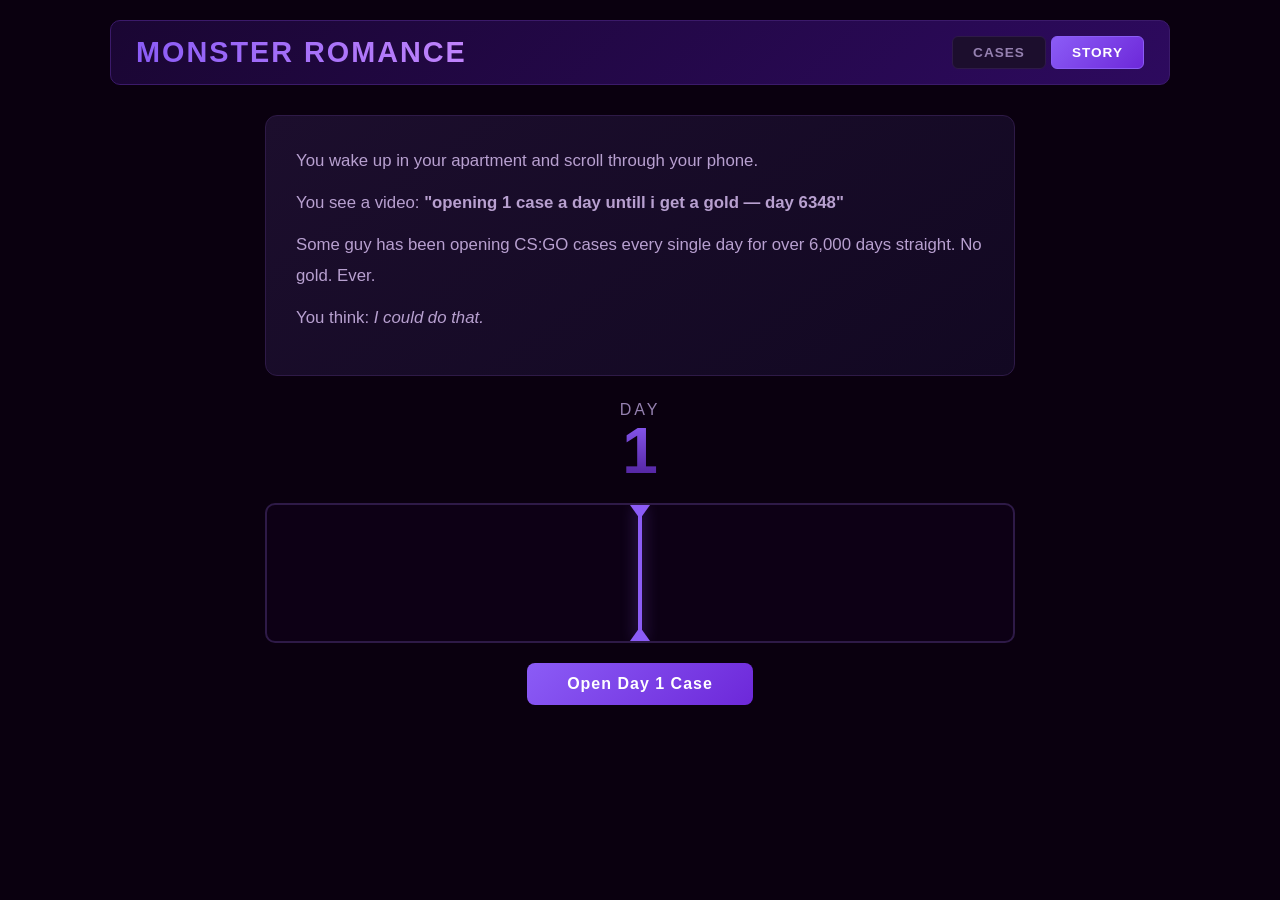
==== story.html @ d612fe48 "day 1" ====
<!DOCTYPE html>
<html lang="en">
<head>
  <meta charset="UTF-8">
  <meta name="viewport" content="width=device-width, initial-scale=1.0">
  <title>Monster Romance — Interactive Story</title>
  <link rel="stylesheet" href="style.css">
</head>
<body>
  <div class="maren-eyes" id="marenEyes"></div>

  <div id="app">
    <header>
      <h1>MONSTER ROMANCE</h1>
      <nav class="header-nav">
        <a href="index.html" class="nav-link">CASES</a>
        <a href="story.html" class="nav-link active">STORY</a>
      </nav>
    </header>

    <div class="story-container" id="storyContainer">
      <!-- Scenes render here dynamically -->
    </div>
  </div>

  <script src="story.js"></script>
</body>
</html>
---- style.css ----
* {
  margin: 0;
  padding: 0;
  box-sizing: border-box;
}

body {
  background: #0a000f;
  color: #e8daf0;
  font-family: 'Segoe UI', Tahoma, Geneva, Verdana, sans-serif;
  min-height: 100vh;
  min-height: 100dvh;
  overflow-x: hidden;
}

#app {
  max-width: 1100px;
  margin: 0 auto;
  padding: 20px;
  padding-bottom: 80px;
}

/* Header */
header {
  display: flex;
  justify-content: space-between;
  align-items: center;
  padding: 15px 25px;
  background: linear-gradient(135deg, #1a0633, #2d0a5e);
  border-radius: 10px;
  margin-bottom: 30px;
  border: 1px solid #3b1a6a;
  flex-wrap: wrap;
  gap: 10px;
}

header h1 {
  font-size: 1.8rem;
  background: linear-gradient(90deg, #8b5cf6, #c084fc);
  -webkit-background-clip: text;
  -webkit-text-fill-color: transparent;
  background-clip: text;
  letter-spacing: 2px;
}

.header-nav {
  display: flex;
  gap: 5px;
}

.nav-link {
  padding: 8px 20px;
  border-radius: 6px;
  text-decoration: none;
  font-weight: bold;
  font-size: 0.85rem;
  letter-spacing: 1px;
  color: #9580b0;
  background: #1c0e2d;
  border: 1px solid #2e1a47;
  transition: all 0.2s;
}

.nav-link:hover {
  color: #e8daf0;
  border-color: #8b5cf6;
}

.nav-link.active {
  background: linear-gradient(135deg, #8b5cf6, #6d28d9);
  color: #fff;
  border-color: #8b5cf6;
}

.balance-group {
  text-align: right;
  position: relative;
}

.balance {
  font-size: 1.3rem;
  color: #4ade80;
  font-weight: bold;
  cursor: pointer;
}

.balance-popup {
  position: absolute;
  right: 0;
  top: 100%;
  margin-top: 6px;
  display: flex;
  gap: 6px;
  background: #1c0e2d;
  border: 1px solid #2e1a47;
  border-radius: 8px;
  padding: 8px;
  z-index: 100;
  box-shadow: 0 8px 24px rgba(0,0,0,0.5);
}

.bal-add-btn {
  background: #065f46;
  color: #4ade80;
  border: 1px solid #4ade80;
  border-radius: 6px;
  padding: 6px 14px;
  font-weight: 700;
  font-size: 0.85rem;
  cursor: pointer;
  transition: background 0.15s;
}

.bal-add-btn:hover {
  background: #047857;
}

.inv-value-header {
  font-size: 0.9rem;
  color: #c084fc;
  margin-top: 2px;
}

/* Case Select */
.case-select {
  margin-bottom: 30px;
}

.case-select h2 {
  text-align: center;
  margin-bottom: 20px;
  color: #b8a0d0;
  font-size: 1.1rem;
  letter-spacing: 3px;
}

.case-search {
  display: block;
  width: 100%;
  max-width: 400px;
  margin: 0 auto 20px;
  padding: 10px 16px;
  background: #1c0e2d;
  border: 2px solid #2e1a47;
  border-radius: 8px;
  color: #e8daf0;
  font-size: 1rem;
  outline: none;
  transition: border-color 0.3s;
}
.case-search:focus {
  border-color: #8b5cf6;
}
.case-search::placeholder {
  color: #6b5580;
}

.cases {
  display: grid;
  grid-template-columns: repeat(auto-fill, minmax(min(200px, 100%), 1fr));
  gap: 15px;
}

.case-card {
  background: linear-gradient(145deg, #1c0e2d, #0d0015);
  border: 2px solid #2e1a47;
  border-radius: 12px;
  padding: 20px;
  text-align: center;
  cursor: pointer;
  transition: all 0.3s ease;
  position: relative;
  overflow: hidden;
}

.case-card:hover {
  border-color: #8b5cf6;
  transform: translateY(-3px);
  box-shadow: 0 8px 25px rgba(139, 92, 246, 0.25);
}

.case-card .case-icon {
  width: 160px;
  height: 120px;
  object-fit: contain;
  margin-bottom: 10px;
}

.case-card .case-name {
  font-weight: bold;
  font-size: 1rem;
  margin-bottom: 5px;
}

.case-card .case-price {
  color: #c084fc;
  font-weight: bold;
  font-size: 1.1rem;
}

/* Roulette */
.opener-section {
  margin-bottom: 30px;
}

.selected-case-info {
  text-align: center;
  margin-bottom: 20px;
}

.selected-case-info h2 {
  color: #c084fc;
  margin-bottom: 5px;
}

.selected-case-info p {
  color: #9580b0;
}

.roulette-container {
  position: relative;
  width: 100%;
  height: 140px;
  overflow: hidden;
  border-radius: 10px;
  background: #0d0015;
  border: 2px solid #2e1a47;
  margin-bottom: 20px;
}

.roulette-marker {
  position: absolute;
  top: 0;
  left: 50%;
  transform: translateX(-50%);
  width: 4px;
  height: 100%;
  background: #8b5cf6;
  z-index: 10;
  box-shadow: 0 0 15px rgba(139, 92, 246, 0.6);
}

.roulette-marker::before,
.roulette-marker::after {
  content: '';
  position: absolute;
  left: 50%;
  transform: translateX(-50%);
  width: 0;
  height: 0;
  border-left: 10px solid transparent;
  border-right: 10px solid transparent;
}

.roulette-marker::before {
  top: 0;
  border-top: 14px solid #8b5cf6;
}

.roulette-marker::after {
  bottom: 0;
  border-bottom: 14px solid #8b5cf6;
}

.roulette-strip {
  display: flex;
  position: absolute;
  top: 0;
  left: 0;
  height: 100%;
  transition: none;
}

.roulette-strip.spinning {
  transition: transform cubic-bezier(0.15, 0.8, 0.3, 1);
}

.roulette-item {
  flex-shrink: 0;
  width: 140px;
  height: 100%;
  display: flex;
  flex-direction: column;
  align-items: center;
  justify-content: center;
  border-right: 1px solid #1c0e2d;
  padding: 8px;
  text-align: center;
  position: relative;
}

.roulette-item .item-icon {
  width: 120px;
  height: 70px;
  object-fit: contain;
  margin-bottom: 5px;
}

.roulette-item .item-name {
  font-size: 0.7rem;
  font-weight: bold;
  line-height: 1.2;
  max-width: 120px;
  overflow: hidden;
  text-overflow: ellipsis;
  white-space: nowrap;
}

.roulette-item .item-wear {
  font-size: 0.65rem;
  font-weight: bold;
  margin-top: 1px;
}

.roulette-item .item-price {
  font-size: 0.7rem;
  color: #9580b0;
  margin-top: 2px;
}

/* Rarity colors */
.rarity-consumer { border-top: 3px solid #b0c3d9; }
.rarity-consumer .item-name { color: #b0c3d9; }

.rarity-industrial { border-top: 3px solid #5e98d9; }
.rarity-industrial .item-name { color: #5e98d9; }

.rarity-milspec { border-top: 3px solid #4b69ff; }
.rarity-milspec .item-name { color: #4b69ff; }

.rarity-restricted { border-top: 3px solid #8847ff; }
.rarity-restricted .item-name { color: #8847ff; }

.rarity-classified { border-top: 3px solid #d32ce6; }
.rarity-classified .item-name { color: #d32ce6; }

.rarity-covert { border-top: 3px solid #eb4b4b; }
.rarity-covert .item-name { color: #eb4b4b; }

.rarity-gold { border-top: 3px solid #ffd700; }
.rarity-gold .item-name { color: #ffd700; }

/* Buttons */
.controls {
  display: flex;
  justify-content: center;
  gap: 15px;
  margin-bottom: 20px;
}

.btn {
  padding: 12px 35px;
  border: none;
  border-radius: 8px;
  font-size: 1rem;
  font-weight: bold;
  cursor: pointer;
  letter-spacing: 1px;
  transition: all 0.2s;
}

.btn-open {
  background: linear-gradient(135deg, #8b5cf6, #6d28d9);
  color: #fff;
}

.btn-open:hover {
  transform: scale(1.05);
  box-shadow: 0 5px 20px rgba(139, 92, 246, 0.4);
}

.btn-open:disabled {
  opacity: 0.5;
  cursor: not-allowed;
  transform: none;
  box-shadow: none;
}

.btn-back {
  background: #2e1a47;
  color: #e8daf0;
}

.btn-back:hover {
  background: #3b2460;
}

/* Won Item */
.won-item {
  text-align: center;
  animation: fadeIn 0.5s ease;
}

.won-item h3 {
  font-size: 1.2rem;
  color: #9580b0;
  margin-bottom: 10px;
  letter-spacing: 2px;
}

.won-item-card {
  display: inline-block;
  padding: 20px 40px;
  border-radius: 12px;
  background: #1c0e2d;
  border: 2px solid #2e1a47;
}

.won-item-card .item-icon {
  width: 256px;
  height: 160px;
  object-fit: contain;
  margin-bottom: 8px;
}

.won-item-card .item-name {
  font-weight: bold;
  font-size: 1.1rem;
  margin-bottom: 4px;
}

.won-item-card .won-wear {
  font-size: 0.9rem;
  font-weight: bold;
  margin-bottom: 6px;
}

.won-item-card .won-details {
  display: flex;
  justify-content: center;
  gap: 20px;
  font-size: 0.8rem;
  color: #9580b0;
  margin: 6px 0;
  font-family: 'Courier New', monospace;
}

.won-item-card .item-price {
  font-size: 1rem;
}

/* Inventory */
.inventory-section {
  margin-top: 10px;
}

.inventory-section h2 {
  display: flex;
  justify-content: space-between;
  align-items: center;
  margin-bottom: 15px;
  color: #b8a0d0;
  font-size: 1.1rem;
  letter-spacing: 2px;
}

.inv-value {
  font-size: 0.9rem;
  color: #4ade80;
}

.inv-controls {
  display: flex;
  align-items: center;
  gap: 12px;
  margin-bottom: 16px;
  flex-wrap: wrap;
}

.btn-sell-all {
  background: linear-gradient(135deg, #ef4444, #dc2626);
  color: white;
  border: none;
  padding: 8px 18px;
  border-radius: 6px;
  font-weight: bold;
  font-size: 0.8rem;
  cursor: pointer;
  letter-spacing: 1px;
  transition: opacity 0.2s;
  margin-left: auto;
}
.btn-sell-all:hover {
  opacity: 0.85;
}

.inv-case {
  margin-top: 2px;
}

.inv-sort-controls {
  display: flex;
  align-items: center;
  gap: 8px;
  margin-bottom: 12px;
}

.inv-sort-controls label {
  color: #9580b0;
  font-size: 0.85rem;
  letter-spacing: 1px;
  text-transform: uppercase;
}

.inv-sort-controls select {
  background: #1c0e2d;
  color: #e8daf0;
  border: 1px solid #2e1a47;
  border-radius: 6px;
  padding: 6px 10px;
  font-size: 0.85rem;
  cursor: pointer;
  outline: none;
}

.inv-sort-controls select:hover {
  border-color: #8b5cf6;
}

.inventory {
  display: grid;
  grid-template-columns: repeat(auto-fill, minmax(min(150px, 100%), 1fr));
  gap: 10px;
  min-height: 60px;
}

.inventory .inv-item {
  background: #1c0e2d;
  border-radius: 8px;
  padding: 12px;
  text-align: center;
  border: 1px solid #2e1a47;
  transition: all 0.2s;
  cursor: pointer;
  position: relative;
}

.inventory .inv-item:hover {
  border-color: #4ade80;
}

.inventory .inv-item .item-icon {
  width: 100%;
  height: 70px;
  object-fit: contain;
  margin-bottom: 5px;
}

.inventory .inv-item .item-name {
  font-size: 0.75rem;
  font-weight: bold;
  line-height: 1.2;
}

.inventory .inv-item .inv-wear {
  font-size: 0.65rem;
  font-weight: bold;
  margin-top: 2px;
  font-family: 'Courier New', monospace;
}

.inventory .inv-item .inv-pattern {
  font-size: 0.6rem;
  color: #6b5580;
  margin-top: 1px;
}

.inventory .inv-item .item-price {
  font-size: 0.7rem;
  color: #9580b0;
  margin-top: 3px;
}

.inv-item .sell-btn {
  display: none;
  position: absolute;
  bottom: 5px;
  left: 50%;
  transform: translateX(-50%);
  background: #4ade80;
  color: #0f172a;
  border: none;
  padding: 3px 12px;
  border-radius: 4px;
  font-size: 0.7rem;
  font-weight: bold;
  cursor: pointer;
}

.inv-item:hover .sell-btn {
  display: block;
}

.sell-btn:hover {
  background: #22c55e;
}

.inventory-empty {
  grid-column: 1 / -1;
  text-align: center;
  color: #6b5580;
  padding: 30px;
  font-style: italic;
}

/* Trade Up */
.tradeup-section {
  margin: 30px 0;
  padding: 25px;
  background: linear-gradient(145deg, #1c0e2d, #0d0015);
  border: 2px solid #2e1a47;
  border-radius: 12px;
}

.tradeup-section h2 {
  text-align: center;
  color: #c084fc;
  font-size: 1.1rem;
  letter-spacing: 3px;
  margin-bottom: 8px;
}

.tradeup-desc {
  text-align: center;
  color: #6b5580;
  font-size: 0.85rem;
  margin-bottom: 20px;
}

.tradeup-slots {
  display: grid;
  grid-template-columns: repeat(5, 1fr);
  gap: 8px;
  margin-bottom: 15px;
}

.tradeup-slot {
  aspect-ratio: 1;
  background: #0d0015;
  border: 2px dashed #2e1a47;
  border-radius: 8px;
  display: flex;
  flex-direction: column;
  align-items: center;
  justify-content: center;
  min-height: 80px;
  position: relative;
  transition: all 0.2s;
}

.tradeup-slot.empty::after {
  content: '+';
  font-size: 1.5rem;
  color: #2e1a47;
}

.tradeup-slot.filled {
  border-style: solid;
  cursor: pointer;
}

.tradeup-slot.filled:hover {
  border-color: #ef4444;
}

.tradeup-slot .slot-img {
  width: 80%;
  height: 50%;
  object-fit: contain;
}

.tradeup-slot .slot-name {
  font-size: 0.55rem;
  font-weight: bold;
  text-align: center;
  padding: 0 4px;
  overflow: hidden;
  text-overflow: ellipsis;
  white-space: nowrap;
  max-width: 100%;
}

.tradeup-slot .slot-wear {
  font-size: 0.5rem;
  font-weight: bold;
}

.tradeup-slot .slot-remove {
  position: absolute;
  top: 2px;
  right: 4px;
  font-size: 0.7rem;
  color: #ef4444;
  cursor: pointer;
  display: none;
}

.tradeup-slot.filled:hover .slot-remove {
  display: block;
}

.tradeup-info {
  text-align: center;
  color: #9580b0;
  font-size: 0.9rem;
  margin-bottom: 15px;
}

.tradeup-rarity {
  font-weight: bold;
  margin-left: 8px;
}

.tradeup-controls {
  display: flex;
  justify-content: center;
  gap: 15px;
  margin-bottom: 15px;
}

.btn-tradeup {
  background: linear-gradient(135deg, #8847ff, #6d28d9);
  color: #fff;
}

.btn-tradeup:hover:not(:disabled) {
  transform: scale(1.05);
  box-shadow: 0 5px 20px rgba(136, 71, 255, 0.4);
}

.btn-tradeup:disabled {
  opacity: 0.5;
  cursor: not-allowed;
  transform: none;
  box-shadow: none;
}

.tradeup-result {
  text-align: center;
  animation: fadeIn 0.5s ease;
}

.tradeup-result h3 {
  font-size: 1.2rem;
  color: #9580b0;
  margin-bottom: 10px;
  letter-spacing: 2px;
}

.tradeup-arrow {
  text-align: center;
  font-size: 1rem;
  font-weight: bold;
  color: #8847ff;
  letter-spacing: 3px;
  margin: 15px 0;
}

.tradeup-output-preview {
  text-align: center;
  margin-bottom: 15px;
  font-size: 0.9rem;
}

.tradeup-output-label {
  color: #6b5580;
}

.tradeup-output-rarity {
  font-weight: bold;
  margin-left: 6px;
}

.tradeup-inv-hint {
  text-align: center;
  color: #6b5580;
  font-size: 0.8rem;
  margin-bottom: 12px;
}

.inv-item.in-tradeup {
  opacity: 0.35;
  pointer-events: none;
}

.inv-item .in-tradeup-label {
  position: absolute;
  top: 50%;
  left: 50%;
  transform: translate(-50%, -50%);
  background: rgba(136, 71, 255, 0.9);
  color: #fff;
  font-size: 0.6rem;
  font-weight: bold;
  padding: 2px 8px;
  border-radius: 4px;
  letter-spacing: 1px;
}

.inv-item.tradeup-eligible {
  outline: 2px solid #8b5cf6;
  outline-offset: -2px;
}

.inv-item .tradeup-add-btn {
  display: none;
  position: absolute;
  top: 5px;
  right: 5px;
  background: #8b5cf6;
  color: #fff;
  border: none;
  width: 20px;
  height: 20px;
  border-radius: 50%;
  font-size: 0.8rem;
  font-weight: bold;
  cursor: pointer;
  line-height: 1;
}

.inv-item:hover .tradeup-add-btn {
  display: block;
}

.tradeup-add-btn:hover {
  background: #7c3aed;
}

/* Float bar */
.float-bar {
  position: relative;
  width: 100%;
  display: flex;
  border-radius: 3px;
  overflow: hidden;
  margin: 4px 0;
}

.float-bar-segment {
  height: 100%;
}

.float-bar-marker {
  position: absolute;
  top: -2px;
  width: 2px;
  height: calc(100% + 4px);
  background: #fff;
  border-radius: 1px;
  box-shadow: 0 0 4px rgba(255,255,255,0.8);
  transform: translateX(-50%);
}

@keyframes fadeIn {
  from { opacity: 0; transform: translateY(10px); }
  to { opacity: 1; transform: translateY(0); }
}

/* StatTrak */
.stattrak-label {
  color: #cf6a32;
  font-size: 0.7rem;
  font-weight: 700;
  text-transform: uppercase;
  letter-spacing: 0.5px;
  margin-bottom: 2px;
}
.stattrak-badge {
  position: absolute;
  top: 4px;
  left: 4px;
  background: #cf6a32;
  color: #fff;
  font-size: 0.55rem;
  font-weight: 700;
  padding: 1px 4px;
  border-radius: 3px;
  z-index: 2;
}
.inv-item { position: relative; }

/* Profit / Loss Tracker */
.pl-tracker {
  display: flex;
  justify-content: center;
  gap: 18px;
  flex-wrap: wrap;
  padding: 8px 16px;
  background: #1c0e2d;
  border-radius: 8px;
  margin: 0 auto 16px;
  max-width: 700px;
  border: 1px solid #2e1a47;
}
.pl-stat {
  font-size: 0.8rem;
  color: #9580b0;
}
.pl-stat b { color: #e8daf0; }
.pl-pos b { color: #4ade80; }
.pl-neg b { color: #ef4444; }

/* Gold Mystery (roulette) */
.gold-mystery {
  font-size: 3rem;
  color: #ffd700;
  line-height: 1;
  padding: 10px 0;
  text-shadow: 0 0 16px rgba(255,215,0,0.5);
  animation: goldPulse 1s ease-in-out infinite alternate;
}
@keyframes goldPulse {
  from { opacity: 0.7; }
  to { opacity: 1; }
}

/* ═══════════════════════════════════════════════════
   STORY PAGE STYLES
   ═══════════════════════════════════════════════════ */

.story-container {
  max-width: 750px;
  margin: 0 auto;
  position: relative;
}

/* Maren's Eyes - decorative background */
.maren-eyes {
  position: fixed;
  top: 0;
  left: 0;
  width: 100%;
  height: 100%;
  pointer-events: none;
  z-index: 0;
  overflow: hidden;
}

.maren-eyes::before,
.maren-eyes::after {
  content: '';
  position: absolute;
  width: 8px;
  height: 8px;
  background: #8b5cf6;
  border-radius: 50%;
  opacity: 0;
  box-shadow: 0 0 20px 8px rgba(139, 92, 246, 0.4);
  animation: eyesBlink 8s ease-in-out infinite;
}

.maren-eyes::before {
  top: 15%;
  right: 8%;
  animation-delay: 2s;
}

.maren-eyes::after {
  top: 15%;
  right: 5.5%;
  animation-delay: 2s;
}

@keyframes eyesBlink {
  0%, 40%, 44%, 100% { opacity: 0; }
  42% { opacity: 0.7; }
  50%, 80% { opacity: 0.5; }
  82% { opacity: 0; }
}

/* Story text area */
.story-text {
  background: linear-gradient(145deg, #1c0e2d, #120822);
  border: 1px solid #2e1a47;
  border-radius: 12px;
  padding: 30px;
  margin-bottom: 25px;
  min-height: 200px;
  position: relative;
  z-index: 1;
  line-height: 1.8;
  font-size: 1.05rem;
  animation: sceneEnter 0.8s ease-out;
}

.story-text p {
  margin-bottom: 12px;
}

/* ── Cutscene: staggered child reveals ─────────── */
.story-text > * {
  opacity: 0;
  animation: cutsceneReveal 0.6s ease forwards;
}

.story-text > *:nth-child(1) { animation-delay: 0.15s; }
.story-text > *:nth-child(2) { animation-delay: 0.6s; }
.story-text > *:nth-child(3) { animation-delay: 1.05s; }
.story-text > *:nth-child(4) { animation-delay: 1.5s; }
.story-text > *:nth-child(5) { animation-delay: 1.95s; }
.story-text > *:nth-child(6) { animation-delay: 2.4s; }
.story-text > *:nth-child(7) { animation-delay: 2.85s; }
.story-text > *:nth-child(8) { animation-delay: 3.3s; }

/* Maren dialogue — violet glow entrance */
.story-text > .maren {
  animation-name: marenSpeak;
  animation-duration: 0.9s;
}

/* Comment box — slide in from left with red flash */
.story-text > .comment-box {
  animation-name: commentSlide;
  animation-duration: 0.8s;
}

/* Dramatic beat ("...") — scale punch */
.story-text > p.dramatic {
  animation-name: dramaticBeat;
  animation-duration: 1s;
}

.story-text .narrator {
  color: #b8a0d0;
}

.story-text .maren {
  color: #c084fc;
  font-style: italic;
}

.story-text .maren::before {
  content: '👁 ';
}

.story-text .rival {
  color: #ef4444;
  font-style: italic;
}

.story-text .highlight {
  color: #ffd700;
  font-weight: bold;
}

.story-text .dramatic {
  color: #f472b6;
  font-size: 1.2rem;
  font-weight: bold;
  text-align: center;
  display: block;
  margin: 20px 0;
  text-shadow: 0 0 20px rgba(244, 114, 182, 0.4);
}

/* Story choices — delayed entrance after text */
.story-choices {
  display: flex;
  flex-direction: column;
  gap: 10px;
  margin-bottom: 25px;
  position: relative;
  z-index: 1;
  opacity: 0;
  animation: choicesReveal 0.6s ease forwards;
  animation-delay: 3.8s;
}

.story-choices .story-btn {
  opacity: 0;
  animation: choicesReveal 0.4s ease forwards;
}

.story-choices .story-btn:nth-child(1) { animation-delay: 3.9s; }
.story-choices .story-btn:nth-child(2) { animation-delay: 4.1s; }
.story-choices .story-btn:nth-child(3) { animation-delay: 4.3s; }
.story-choices .story-btn:nth-child(4) { animation-delay: 4.5s; }

.story-btn {
  background: linear-gradient(145deg, #1c0e2d, #251240);
  border: 2px solid #2e1a47;
  border-radius: 10px;
  padding: 15px 25px;
  color: #e8daf0;
  font-size: 1rem;
  font-weight: 600;
  cursor: pointer;
  transition: all 0.3s ease;
  text-align: left;
  letter-spacing: 0.5px;
}

.story-btn:hover {
  border-color: #8b5cf6;
  background: linear-gradient(145deg, #251240, #2d1550);
  transform: translateX(8px);
  box-shadow: 0 4px 20px rgba(139, 92, 246, 0.2);
}

.story-btn.romantic {
  border-color: #6b2170;
}

.story-btn.romantic:hover {
  border-color: #f472b6;
  box-shadow: 0 4px 20px rgba(244, 114, 182, 0.2);
}

.story-btn.danger {
  border-color: #5e1a1a;
}

.story-btn.danger:hover {
  border-color: #ef4444;
  box-shadow: 0 4px 20px rgba(239, 68, 68, 0.2);
}

.story-continue {
  display: block;
  margin: 20px auto;
  padding: 12px 40px;
  background: linear-gradient(135deg, #8b5cf6, #6d28d9);
  border: none;
  border-radius: 8px;
  color: #fff;
  font-size: 1rem;
  font-weight: bold;
  cursor: pointer;
  letter-spacing: 1px;
  transition: all 0.2s;
  position: relative;
  z-index: 1;
  opacity: 0;
  animation: choicesReveal 0.5s ease forwards;
  animation-delay: 3.5s;
}

.story-continue:hover {
  transform: scale(1.05);
  box-shadow: 0 5px 20px rgba(139, 92, 246, 0.4);
}

/* Day counter (intro) */
.day-counter {
  text-align: center;
  margin-bottom: 20px;
  position: relative;
  z-index: 1;
}

.day-counter .day-num {
  font-size: 4rem;
  font-weight: 900;
  background: linear-gradient(180deg, #8b5cf6, #4c1d95);
  -webkit-background-clip: text;
  -webkit-text-fill-color: transparent;
  background-clip: text;
  line-height: 1;
}

.day-counter .day-label {
  font-size: 1rem;
  color: #9580b0;
  letter-spacing: 3px;
  text-transform: uppercase;
}

.day-counter.gold-day .day-num {
  background: linear-gradient(180deg, #ffd700, #ff8c00);
  -webkit-background-clip: text;
  -webkit-text-fill-color: transparent;
  background-clip: text;
  text-shadow: none;
  animation: goldPulse 1s ease-in-out infinite alternate;
}

.day-result {
  text-align: center;
  padding: 15px;
  border-radius: 10px;
  margin-bottom: 15px;
  font-size: 1.1rem;
  font-weight: 600;
  animation: fadeIn 0.5s ease;
  position: relative;
  z-index: 1;
}

.day-result.nothing {
  background: rgba(28, 14, 45, 0.8);
  color: #9580b0;
  border: 1px solid #2e1a47;
}

.day-result.gold {
  background: rgba(255, 215, 0, 0.1);
  color: #ffd700;
  border: 1px solid rgba(255, 215, 0, 0.3);
  box-shadow: 0 0 30px rgba(255, 215, 0, 0.15);
}

.video-stats {
  display: flex;
  justify-content: center;
  gap: 20px;
  margin: 10px 0;
  font-size: 0.85rem;
  color: #9580b0;
  position: relative;
  z-index: 1;
}

.video-stats .viral {
  color: #f472b6;
  font-weight: bold;
}

/* Comment section styling */
.comment-box {
  background: #120822;
  border: 1px solid #2e1a47;
  border-radius: 10px;
  padding: 20px;
  margin: 15px 0;
}

.comment-box .comment-user {
  font-weight: bold;
  color: #ef4444;
  margin-bottom: 6px;
}

.comment-box .comment-text {
  color: #b8a0d0;
  line-height: 1.6;
}

/* Fight Arena */
.fight-arena {
  position: relative;
  z-index: 1;
}

.fight-hud {
  display: flex;
  justify-content: space-between;
  gap: 20px;
  margin-bottom: 20px;
}

.fighter {
  flex: 1;
  background: #1c0e2d;
  border: 1px solid #2e1a47;
  border-radius: 10px;
  padding: 15px;
  text-align: center;
}

.fighter .fighter-name {
  font-weight: bold;
  font-size: 1.1rem;
  margin-bottom: 8px;
}

.fighter.player .fighter-name {
  color: #8b5cf6;
}

.fighter.enemy .fighter-name {
  color: #ef4444;
}

.hp-bar-container {
  background: #0a000f;
  border-radius: 6px;
  height: 24px;
  overflow: hidden;
  position: relative;
  border: 1px solid #2e1a47;
}

.hp-bar {
  height: 100%;
  border-radius: 5px;
  transition: width 0.4s ease;
  position: relative;
}

.hp-bar.player-hp {
  background: linear-gradient(90deg, #8b5cf6, #a78bfa);
}

.hp-bar.enemy-hp {
  background: linear-gradient(90deg, #ef4444, #f87171);
}

.hp-text {
  position: absolute;
  top: 50%;
  left: 50%;
  transform: translate(-50%, -50%);
  font-size: 0.75rem;
  font-weight: bold;
  color: #fff;
  text-shadow: 0 1px 3px rgba(0,0,0,0.5);
}

.fight-log {
  background: #120822;
  border: 1px solid #2e1a47;
  border-radius: 8px;
  padding: 15px;
  margin-bottom: 15px;
  max-height: 150px;
  overflow-y: auto;
  font-size: 0.85rem;
  line-height: 1.6;
}

.fight-log .log-player { color: #a78bfa; }
.fight-log .log-enemy { color: #f87171; }
.fight-log .log-maren { color: #c084fc; font-style: italic; }

.fight-actions {
  display: flex;
  justify-content: center;
  gap: 15px;
}

.btn-attack {
  background: linear-gradient(135deg, #8b5cf6, #6d28d9);
  color: #fff;
  padding: 12px 40px;
  border: none;
  border-radius: 8px;
  font-size: 1.1rem;
  font-weight: bold;
  cursor: pointer;
  transition: all 0.2s;
  letter-spacing: 1px;
}

.btn-attack:hover {
  transform: scale(1.05);
  box-shadow: 0 5px 20px rgba(139, 92, 246, 0.4);
}

.btn-attack:disabled {
  opacity: 0.5;
  cursor: not-allowed;
  transform: none;
}

.maren-boost {
  text-align: center;
  color: #c084fc;
  font-style: italic;
  margin-bottom: 10px;
  font-size: 0.9rem;
  animation: fadeIn 0.5s ease;
}

/* Puzzle */
.puzzle-container {
  text-align: center;
  position: relative;
  z-index: 1;
}

.puzzle-prompt {
  font-size: 1.1rem;
  color: #c084fc;
  font-style: italic;
  margin-bottom: 20px;
}

.puzzle-timer {
  font-size: 2.5rem;
  font-weight: 900;
  margin-bottom: 15px;
  font-family: 'Courier New', monospace;
}

.puzzle-timer.urgent {
  color: #ef4444;
  animation: goldPulse 0.5s ease-in-out infinite alternate;
}

.puzzle-timer.normal {
  color: #8b5cf6;
}

.puzzle-counter {
  font-size: 1.2rem;
  color: #9580b0;
  margin-bottom: 15px;
}

.puzzle-counter .count {
  color: #c084fc;
  font-weight: bold;
  font-size: 1.5rem;
}

.puzzle-input {
  display: block;
  width: 200px;
  margin: 0 auto 15px;
  padding: 12px 20px;
  background: #1c0e2d;
  border: 2px solid #2e1a47;
  border-radius: 10px;
  color: #e8daf0;
  font-size: 1.5rem;
  font-weight: bold;
  text-align: center;
  text-transform: uppercase;
  letter-spacing: 8px;
  outline: none;
  transition: border-color 0.3s, box-shadow 0.3s;
}

.puzzle-input:focus {
  border-color: #8b5cf6;
  box-shadow: 0 0 20px rgba(139, 92, 246, 0.3);
}

.puzzle-input.correct {
  border-color: #4ade80;
  box-shadow: 0 0 20px rgba(74, 222, 128, 0.3);
  animation: pulseGreen 0.3s ease;
}

.puzzle-input.wrong {
  border-color: #ef4444;
  box-shadow: 0 0 20px rgba(239, 68, 68, 0.3);
  animation: shake 0.3s ease;
}

.puzzle-hint {
  color: #6b5580;
  font-size: 0.85rem;
  margin-top: 10px;
}

@keyframes pulseGreen {
  0% { transform: scale(1); }
  50% { transform: scale(1.05); }
  100% { transform: scale(1); }
}

@keyframes shake {
  0%, 100% { transform: translateX(0); }
  25% { transform: translateX(-8px); }
  75% { transform: translateX(8px); }
}

/* Ending screen — cinematic entrance */
.ending-screen {
  text-align: center;
  padding: 40px 20px;
  position: relative;
  z-index: 1;
  animation: endingFadeIn 1.2s ease-out;
}

.ending-screen > * {
  opacity: 0;
  animation: endTextReveal 0.8s ease forwards;
}

.ending-screen > *:nth-child(1) { animation-delay: 0.5s; }
.ending-screen > *:nth-child(2) { animation-delay: 1.3s; }
.ending-screen > *:nth-child(3) { animation-delay: 2.2s; }
.ending-screen > *:nth-child(4) { animation-delay: 3.2s; }
.ending-screen > *:nth-child(5) { animation-delay: 3.8s; }
.ending-screen > *:nth-child(6) { animation-delay: 4.2s; }

.ending-screen .ending-type {
  font-size: 0.9rem;
  letter-spacing: 4px;
  text-transform: uppercase;
  margin-bottom: 10px;
  animation-name: endingLabelDrop;
  animation-duration: 0.6s;
}

.ending-screen .ending-title {
  animation-name: titleReveal;
  animation-duration: 1.2s;
}

.ending-screen .the-end {
  animation-name: theEndReveal;
  animation-duration: 1.5s;
}

.ending-screen .ending-type.best {
  color: #ffd700;
}

.ending-screen .ending-type.good {
  color: #4ade80;
}

.ending-screen .ending-type.bad {
  color: #ef4444;
}

.ending-screen .ending-type.neutral {
  color: #9580b0;
}

.ending-screen .ending-title {
  font-size: 2rem;
  font-weight: 900;
  margin-bottom: 20px;
  line-height: 1.3;
}

.ending-screen .ending-text {
  font-size: 1.05rem;
  line-height: 1.8;
  color: #b8a0d0;
  max-width: 600px;
  margin: 0 auto 30px;
}

.ending-screen .the-end {
  font-size: 1.5rem;
  font-weight: bold;
  letter-spacing: 8px;
  text-transform: uppercase;
  margin-top: 30px;
}

.ending-screen .the-end.romantic {
  background: linear-gradient(90deg, #8b5cf6, #f472b6);
  -webkit-background-clip: text;
  -webkit-text-fill-color: transparent;
  background-clip: text;
}

.ending-screen .the-end.tragic {
  color: #6b5580;
}

.btn-restart {
  display: inline-block;
  margin-top: 25px;
  padding: 12px 35px;
  background: linear-gradient(135deg, #8b5cf6, #6d28d9);
  border: none;
  border-radius: 8px;
  color: #fff;
  font-size: 1rem;
  font-weight: bold;
  cursor: pointer;
  letter-spacing: 1px;
  transition: all 0.2s;
  text-decoration: none;
}

.btn-restart:hover {
  transform: scale(1.05);
  box-shadow: 0 5px 20px rgba(139, 92, 246, 0.4);
}

/* Maren appear animation */
@keyframes marenAppear {
  0% { opacity: 0; transform: scale(0.5) translateY(20px); filter: blur(10px); }
  50% { opacity: 0.7; filter: blur(2px); }
  100% { opacity: 1; transform: scale(1) translateY(0); filter: blur(0); }
}

.story-text.maren-appear {
  animation: marenAppear 1.5s ease-out, violetPulse 2s ease-in-out 1.5s infinite;
}

/* Violet glow pulse for dramatic moments */
@keyframes violetPulse {
  0%, 100% { box-shadow: 0 0 20px rgba(139, 92, 246, 0.1); }
  50% { box-shadow: 0 0 40px rgba(139, 92, 246, 0.3), inset 0 0 30px rgba(139, 92, 246, 0.05); }
}

.story-text.dramatic-moment {
  animation: sceneEnter 0.8s ease-out, violetPulse 2s ease-in-out 0.8s infinite;
}

/* ═══ CUTSCENE KEYFRAMES ═══════════════════════ */

/* Scene entrance — whole box rises from dark */
@keyframes sceneEnter {
  from {
    opacity: 0;
    transform: translateY(30px);
    filter: brightness(0.3);
  }
  to {
    opacity: 1;
    transform: translateY(0);
    filter: brightness(1);
  }
}

/* Staggered paragraph reveal — slight rise + deblur */
@keyframes cutsceneReveal {
  from {
    opacity: 0;
    transform: translateY(14px);
    filter: blur(3px);
  }
  to {
    opacity: 1;
    transform: translateY(0);
    filter: blur(0);
  }
}

/* Maren dialogue — slides in from left with violet glow */
@keyframes marenSpeak {
  0% {
    opacity: 0;
    transform: translateX(-25px);
    text-shadow: none;
  }
  50% {
    text-shadow: 0 0 30px rgba(192, 132, 252, 0.8),
                 0 0 60px rgba(139, 92, 246, 0.3);
  }
  100% {
    opacity: 1;
    transform: translateX(0);
    text-shadow: 0 0 8px rgba(192, 132, 252, 0.15);
  }
}

/* Comment box — slides in with red border flash */
@keyframes commentSlide {
  0% {
    opacity: 0;
    transform: translateX(-35px) scale(0.95);
    border-color: rgba(239, 68, 68, 0.7);
    box-shadow: -4px 0 20px rgba(239, 68, 68, 0.3);
  }
  60% {
    border-color: rgba(239, 68, 68, 0.3);
  }
  100% {
    opacity: 1;
    transform: translateX(0) scale(1);
    border-color: #2e1a47;
    box-shadow: none;
  }
}

/* Dramatic beat ("...") — scale punch + glow */
@keyframes dramaticBeat {
  0% {
    opacity: 0;
    transform: scale(0.3);
    text-shadow: none;
  }
  50% {
    opacity: 1;
    transform: scale(1.3);
    text-shadow: 0 0 40px rgba(244, 114, 182, 0.9),
                 0 0 80px rgba(244, 114, 182, 0.4);
  }
  100% {
    opacity: 1;
    transform: scale(1);
    text-shadow: 0 0 20px rgba(244, 114, 182, 0.4);
  }
}

/* Choices / continue button rise up */
@keyframes choicesReveal {
  from {
    opacity: 0;
    transform: translateY(20px);
  }
  to {
    opacity: 1;
    transform: translateY(0);
  }
}

/* Ending screen — fade from black with slight zoom */
@keyframes endingFadeIn {
  from {
    opacity: 0;
    transform: scale(0.92);
    filter: blur(6px) brightness(0);
  }
  to {
    opacity: 1;
    transform: scale(1);
    filter: blur(0) brightness(1);
  }
}

/* Ending label drops in */
@keyframes endingLabelDrop {
  0% {
    opacity: 0;
    transform: translateY(-30px);
    letter-spacing: 12px;
  }
  100% {
    opacity: 1;
    transform: translateY(0);
    letter-spacing: 4px;
  }
}

/* Ending title scales up dramatically */
@keyframes titleReveal {
  0% {
    opacity: 0;
    transform: scale(0.6);
    filter: blur(4px);
  }
  60% {
    filter: blur(0);
  }
  100% {
    opacity: 1;
    transform: scale(1);
    filter: blur(0);
  }
}

/* "THE END" text reveal */
@keyframes theEndReveal {
  0% {
    opacity: 0;
    letter-spacing: 20px;
  }
  50% {
    opacity: 0.5;
  }
  100% {
    opacity: 1;
    letter-spacing: 8px;
  }
}

/* Generic text fade for ending body */
@keyframes endTextReveal {
  from { opacity: 0; }
  to { opacity: 1; }
}

/* Screen flash */
@keyframes screenFlash {
  0% { opacity: 0; }
  10% { opacity: 0.8; }
  100% { opacity: 0; }
}

.screen-flash {
  position: fixed;
  top: 0;
  left: 0;
  width: 100%;
  height: 100%;
  pointer-events: none;
  z-index: 999;
  animation: screenFlash 0.6s ease-out forwards;
}

.screen-flash.gold { background: rgba(255, 215, 0, 0.3); }
.screen-flash.violet { background: rgba(139, 92, 246, 0.3); }
.screen-flash.red { background: rgba(239, 68, 68, 0.3); }

/* ═══════════════════════════════════════════════════
   CSS VIDEO CUTSCENES
   ═══════════════════════════════════════════════════ */

/* Fullscreen black overlay */
.cutscene {
  position: fixed;
  inset: 0;
  z-index: 200;
  background: #000;
  display: flex;
  align-items: center;
  justify-content: center;
  overflow: hidden;
}

/* Cinematic letterbox bars */
.cs-letterbox-top,
.cs-letterbox-bot {
  position: absolute;
  left: 0;
  width: 100%;
  background: #000;
  z-index: 10;
  height: 0;
  animation: csLetterbox 0.8s ease forwards;
}

.cs-letterbox-top { top: 0; }
.cs-letterbox-bot { bottom: 0; }

@keyframes csLetterbox {
  from { height: 0; }
  to   { height: 55px; }
}

/* Dark vignette */
.cs-vignette {
  position: absolute;
  inset: 0;
  z-index: 4;
  pointer-events: none;
  background: radial-gradient(ellipse at center, transparent 40%, rgba(0,0,0,0.85) 100%);
}

/* Individual frame — stacked, auto-plays via animation-delay */
.cs-frame {
  position: absolute;
  inset: 0;
  display: flex;
  flex-direction: column;
  align-items: center;
  justify-content: center;
  z-index: 5;
  opacity: 0;
  padding: 80px 40px;
  animation: csFramePlay 3.5s ease-out forwards;
}

/* Frame plays: fade in → hold → fade out */
@keyframes csFramePlay {
  0%   { opacity: 0; transform: scale(0.96); filter: blur(4px); }
  15%  { opacity: 1; transform: scale(1);    filter: blur(0); }
  75%  { opacity: 1; transform: scale(1); }
  100% { opacity: 0; transform: scale(1.02); }
}

/* Hold variant — stays visible for the final frame */
.cs-frame.cs-hold {
  animation-name: csFrameHold;
}

@keyframes csFrameHold {
  0%   { opacity: 0; transform: scale(0.96); filter: blur(4px); }
  25%  { opacity: 1; transform: scale(1);    filter: blur(0); }
  100% { opacity: 1; transform: scale(1);    filter: blur(0); }
}

/* ── Cutscene text classes ──────────────────────── */

.cs-narrator {
  font-size: 1.5rem;
  font-weight: 300;
  color: #b8a0d0;
  line-height: 1.8;
  letter-spacing: 0.5px;
  text-align: center;
}

.cs-maren {
  font-size: 1.4rem;
  color: #c084fc;
  font-style: italic;
  line-height: 1.8;
  text-align: center;
  text-shadow: 0 0 25px rgba(192, 132, 252, 0.5);
}

.cs-dramatic {
  font-size: 3.5rem;
  font-weight: 900;
  line-height: 1.4;
  text-align: center;
  text-shadow: 0 0 40px currentColor;
}

.cs-gold {
  color: #ffd700;
  font-size: 2.2rem;
  font-weight: 900;
  text-align: center;
  text-shadow: 0 0 30px rgba(255, 215, 0, 0.6),
               0 0 60px rgba(255, 215, 0, 0.2);
}

.cs-danger {
  color: #ef4444;
  font-size: 1.6rem;
  font-weight: 700;
  text-align: center;
  text-shadow: 0 0 25px rgba(239, 68, 68, 0.5);
}

.cs-small {
  font-size: 1rem;
  color: #6b5580;
  margin-top: 8px;
  text-align: center;
}

/* ── Background effects (sync'd per-frame) ───── */

.cs-bg {
  position: absolute;
  inset: 0;
  z-index: 2;
  pointer-events: none;
  opacity: 0;
}

/* Violet eyes glow */
.cs-bg.cs-eyes {
  background:
    radial-gradient(circle at 44% 48%, rgba(139,92,246,0.5) 0%, transparent 22%),
    radial-gradient(circle at 56% 48%, rgba(139,92,246,0.5) 0%, transparent 22%);
  animation: csBgPulse 4s ease forwards;
}

/* Red threat pulse */
.cs-bg.cs-red {
  background: radial-gradient(circle at center, rgba(239,68,68,0.2) 0%, transparent 65%);
  animation: csBgPulse 3s ease forwards;
}

/* Glitch / static */
.cs-bg.cs-glitch {
  background: repeating-linear-gradient(
    0deg, transparent, transparent 2px,
    rgba(139,92,246,0.04) 2px, rgba(139,92,246,0.04) 4px
  );
  animation: csGlitchBg 3.5s step-end forwards;
}

/* Gold shimmer */
.cs-bg.cs-gold-bg {
  background: radial-gradient(circle at center, rgba(255,215,0,0.12) 0%, transparent 55%);
  animation: csBgPulse 3s ease forwards;
}

/* Deep dark */
.cs-bg.cs-dark {
  background: radial-gradient(circle at center, transparent 20%, rgba(0,0,0,0.9) 100%);
  animation: csBgPulse 3s ease forwards;
}

/* Violet ambient */
.cs-bg.cs-violet-ambient {
  background: radial-gradient(circle at center, rgba(139,92,246,0.1) 0%, transparent 60%);
  animation: csBgPulse 3.5s ease forwards;
}

@keyframes csBgPulse {
  0%   { opacity: 0; }
  30%  { opacity: 1; }
  80%  { opacity: 0.6; }
  100% { opacity: 0.35; }
}

@keyframes csGlitchBg {
  0%   { opacity: 0; }
  8%   { opacity: 1;   transform: translateX(-3px) skewX(-1deg); }
  16%  { opacity: 0.7; transform: translateX(4px) skewX(1deg); }
  24%  { opacity: 1;   transform: translateX(-1px); }
  32%  { opacity: 0.4; transform: translateX(5px) skewX(-0.5deg); }
  40%  { opacity: 1;   transform: none; }
  56%  { opacity: 0.6; transform: translateX(-4px) skewX(1.5deg); }
  72%  { opacity: 0.8; transform: translateX(2px); }
  88%  { opacity: 0.5; transform: none; }
  100% { opacity: 0;   transform: none; }
}

/* ── Skip button ───────────────────────────────── */

.cs-skip {
  position: absolute;
  bottom: 75px;
  right: 30px;
  z-index: 20;
  background: none;
  border: 1px solid rgba(255,255,255,0.12);
  color: rgba(255,255,255,0.25);
  padding: 5px 16px;
  border-radius: 4px;
  font-size: 0.7rem;
  letter-spacing: 2px;
  text-transform: uppercase;
  cursor: pointer;
  transition: all 0.3s;
  opacity: 0;
  animation: csFadeIn 0.5s ease forwards;
  animation-delay: 2s;
}

.cs-skip:hover {
  color: rgba(255,255,255,0.6);
  border-color: rgba(255,255,255,0.3);
}

/* ── Continue button inside last frame ─────────── */

.cs-continue {
  margin-top: 35px;
  padding: 10px 40px;
  background: transparent;
  border: 1px solid rgba(255,255,255,0.2);
  color: rgba(255,255,255,0.5);
  border-radius: 6px;
  font-size: 0.85rem;
  letter-spacing: 2px;
  cursor: pointer;
  transition: all 0.3s;
  opacity: 0;
  animation: csFadeIn 0.6s ease forwards;
  /* animation-delay set inline per cutscene */
}

.cs-continue:hover {
  color: #fff;
  border-color: rgba(255,255,255,0.5);
  background: rgba(255,255,255,0.05);
}

@keyframes csFadeIn {
  to { opacity: 1; }
}

/* Responsive */
@media (max-width: 600px) {
  header {
    flex-direction: column;
    gap: 10px;
    text-align: center;
  }

  header h1 {
    font-size: 1.3rem;
  }

  .roulette-item {
    width: 110px;
  }

  .cases {
    grid-template-columns: repeat(auto-fill, minmax(min(150px, 100%), 1fr));
  }

  .story-text {
    padding: 20px;
  }

  .fight-hud {
    flex-direction: column;
  }

  .day-counter .day-num {
    font-size: 3rem;
  }

  .puzzle-input {
    width: 160px;
    font-size: 1.2rem;
    letter-spacing: 5px;
  }

  /* Cutscene responsive */
  .cs-narrator { font-size: 1.15rem; }
  .cs-maren { font-size: 1.1rem; }
  .cs-dramatic { font-size: 2.5rem; }
  .cs-gold { font-size: 1.6rem; }
  .cs-danger { font-size: 1.3rem; }
  .cs-frame { padding: 60px 20px; }
  .cs-letterbox-top, .cs-letterbox-bot { animation-name: csLetterboxMobile; }
  @keyframes csLetterboxMobile {
    from { height: 0; }
    to   { height: 35px; }
  }
}
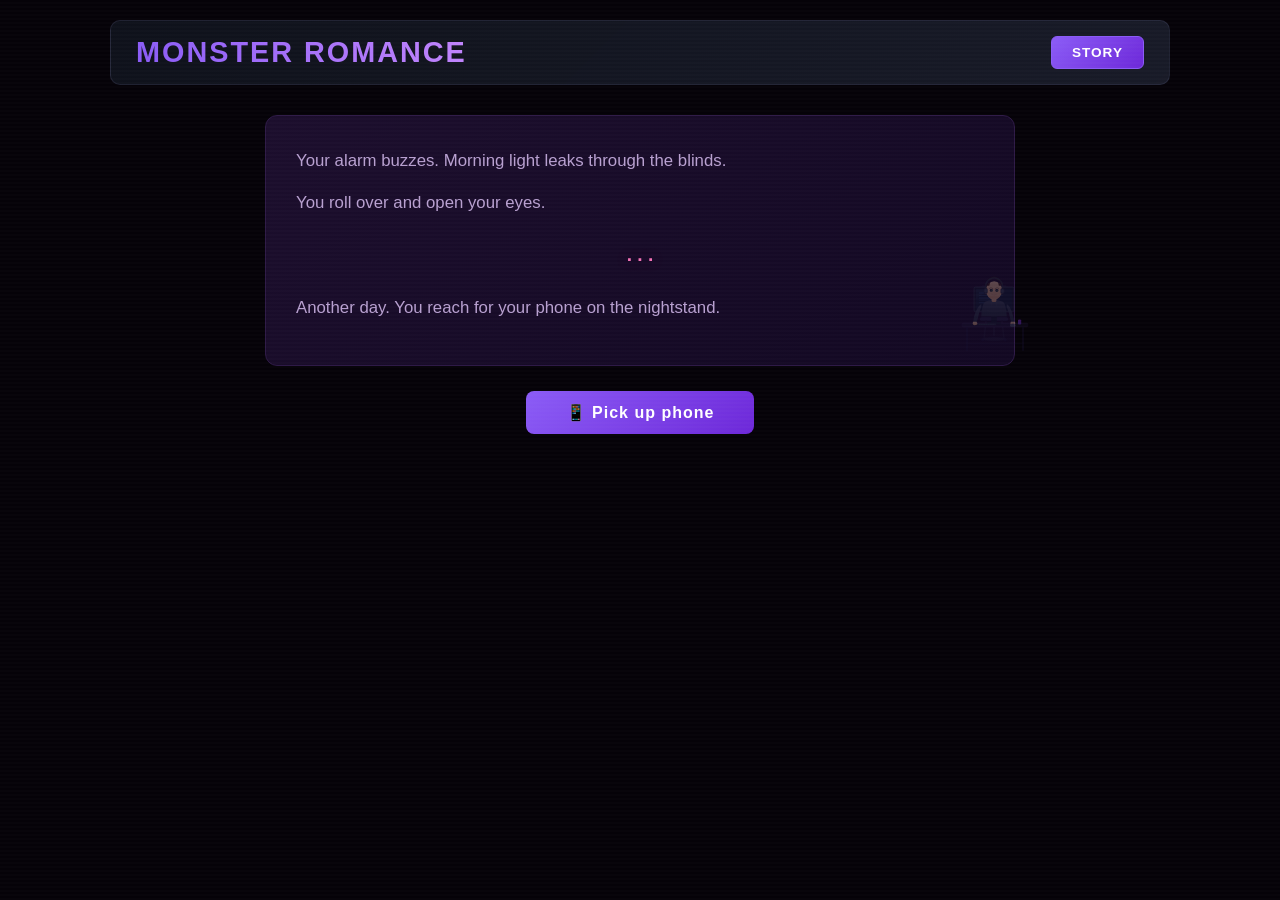
==== commit 8de76c56: "woop woop" ====
--- a/story.html
+++ b/story.html
@@ -6,23 +6,22 @@
   <title>Monster Romance — Interactive Story</title>
   <link rel="stylesheet" href="style.css">
 </head>
-<body>
-  <div class="maren-eyes" id="marenEyes"></div>
-
+<body class="story-page">
   <div id="app">
     <header>
       <h1>MONSTER ROMANCE</h1>
       <nav class="header-nav">
-        <a href="index.html" class="nav-link">CASES</a>
         <a href="story.html" class="nav-link active">STORY</a>
       </nav>
     </header>
 
-    <div class="story-container" id="storyContainer">
-      <!-- Scenes render here dynamically -->
-    </div>
+    <!-- Maren's eyes in background -->
+    <div class="maren-eyes" aria-hidden="true"></div>
+
+    <!-- Interactive story container - JS populates this -->
+    <div class="story-container" id="storyContainer"></div>
   </div>
 
-  <script src="story.js"></script>
+  <script src="script.js"></script>
 </body>
 </html>
--- a/style.css
+++ b/style.css
@@ -376,6 +376,20 @@
   box-shadow: none;
 }
 
+.btn-skip {
+  display: inline-block;
+  background: #2e1a47;
+  color: #e8daf0;
+  margin-top: 10px;
+  text-decoration: none;
+  text-align: center;
+}
+
+.btn-skip:hover {
+  background: #3b2460;
+  transform: scale(1.05);
+}
+
 .btn-back {
   background: #2e1a47;
   color: #e8daf0;
@@ -918,6 +932,916 @@
 /* ═══════════════════════════════════════════════════
    STORY PAGE STYLES
    ═══════════════════════════════════════════════════ */
+
+/* ═══ STORY PAGE — CSS-ONLY CINEMATIC VIDEO ══════ */
+
+/* ── Page ───────────────────────────────────────── */
+body.story-page {
+  background: #050208;
+  overflow-x: hidden;
+}
+
+body.story-page::before {
+  content: '';
+  position: fixed;
+  inset: 0;
+  pointer-events: none;
+  z-index: 200;
+  background: repeating-linear-gradient(
+    to bottom,
+    transparent 0, transparent 2px,
+    rgba(255,255,255,0.015) 2px, rgba(255,255,255,0.015) 4px
+  );
+  animation: scanDrift 0.12s steps(3) infinite;
+}
+
+@keyframes scanDrift { to { transform: translateY(4px); } }
+
+body.story-page header {
+  background: linear-gradient(135deg, rgba(15,18,28,0.95), rgba(30,33,48,0.8));
+  border-color: rgba(100,100,140,0.2);
+}
+
+/* ── Cinema frame ───────────────────────────────── */
+.cinema {
+  position: relative;
+  width: 100%;
+  aspect-ratio: 16 / 9;
+  min-height: 480px;
+  max-height: 82vh;
+  background: #000;
+  border-radius: 8px;
+  overflow: hidden;
+  box-shadow: 0 0 60px rgba(0,0,0,0.8);
+}
+
+/* ── Player chrome ──────────────────────────────── */
+.player-top {
+  position: absolute;
+  top: 0; left: 0; right: 0;
+  z-index: 60;
+  padding: 6px 14px;
+  font-size: 0.65rem;
+  color: rgba(255,255,255,0.25);
+  letter-spacing: 0.5px;
+  background: linear-gradient(180deg, rgba(0,0,0,0.7), transparent);
+}
+
+.player-top span { margin-right: 6px; }
+
+.prog-bar {
+  position: absolute;
+  bottom: 0; left: 0; right: 0;
+  height: 3px;
+  background: rgba(255,255,255,0.08);
+  z-index: 60;
+}
+
+.prog-fill {
+  height: 100%;
+  width: 0%;
+  background: linear-gradient(90deg, #8b5cf6, #f472b6);
+  animation: progGrow 120s linear forwards;
+}
+
+@keyframes progGrow { to { width: 100%; } }
+
+/* ── Letterbox + vignette ───────────────────────── */
+.lbox {
+  position: absolute;
+  left: 0; right: 0;
+  height: 7%;
+  background: #000;
+  z-index: 55;
+}
+
+.lbox-t { top: 0; }
+.lbox-b { bottom: 0; }
+
+.vig {
+  position: absolute;
+  inset: 0;
+  z-index: 45;
+  pointer-events: none;
+  background: radial-gradient(ellipse at center, transparent 40%, rgba(0,0,0,0.8) 100%);
+}
+
+/* ── Floating dust ──────────────────────────────── */
+.dust {
+  position: absolute;
+  inset: 0;
+  z-index: 30;
+  pointer-events: none;
+}
+
+.dust i {
+  position: absolute;
+  left: var(--x);
+  top: var(--y);
+  width: 3px;
+  height: 3px;
+  background: rgba(255,255,255,0.12);
+  border-radius: 50%;
+  animation: dustFloat var(--dur) ease-in-out var(--del) infinite alternate;
+}
+
+@keyframes dustFloat {
+  from { transform: translate(0, 0) scale(1);   opacity: 0.1; }
+  to   { transform: translate(30px, -60px) scale(0.4); opacity: 0.4; }
+}
+
+/* ── Scene base ─────────────────────────────────── */
+.sc {
+  position: absolute;
+  inset: 0;
+  z-index: 10;
+  opacity: 0;
+  display: flex;
+  flex-direction: column;
+  align-items: center;
+  justify-content: center;
+  animation: scShow var(--t, 4s) ease var(--d, 0s) both;
+}
+
+.sc.sc-finale { animation-name: scFinal; }
+
+@keyframes scShow {
+  0%   { opacity: 0; }
+  10%  { opacity: 1; }
+  85%  { opacity: 1; }
+  100% { opacity: 0; }
+}
+
+@keyframes scFinal {
+  0%  { opacity: 0; }
+  8%  { opacity: 1; }
+  100%{ opacity: 1; }
+}
+
+/* ── Scene backgrounds with Ken Burns ───────────── */
+.sc-bg {
+  position: absolute;
+  inset: -12%;
+  z-index: 0;
+}
+
+.sc:nth-child(odd)  > .sc-bg { animation: kbIn  10s ease-in-out infinite alternate; }
+.sc:nth-child(even) > .sc-bg { animation: kbOut 10s ease-in-out infinite alternate; }
+
+@keyframes kbIn  { from { transform: scale(1) translate(0,0); }   to { transform: scale(1.12) translate(-1.5%, -1%); } }
+@keyframes kbOut { from { transform: scale(1.12) translate(1%, 1%); } to { transform: scale(1) translate(0,0); } }
+
+/* Mood backgrounds */
+.bg-room   { background: radial-gradient(ellipse at 65% 55%, #1a1540, #0d0a25 45%, #03010d); }
+.bg-screen { background: radial-gradient(ellipse at 50% 40%, #1e3a5f, #0f172a 40%, #020617); }
+.bg-hype   { background: radial-gradient(ellipse at 50% 50%, #2e1065, #1a0a40 50%, #08020f); }
+.bg-fire   { background: radial-gradient(ellipse at 48% 48%, #7f1d1d, #450a0a 35%, #1c0505 60%, #0a0003); }
+.bg-gold   { background: radial-gradient(ellipse at 50% 50%, #854d0e, #633012 25%, #2d1506 50%, #0a0300); }
+.bg-glitch { background: radial-gradient(ellipse at 45% 50%, #1e1b4b, #0f0520 50%, #020010); }
+.bg-violet { background: radial-gradient(ellipse at 50% 50%, #4c1d95, #2e1065 35%, #0f0520 70%, #05010d); }
+.bg-danger { background: radial-gradient(ellipse at 55% 45%, #7f1d1d, #4c0a0a 30%, #1c0505 55%, #0a0003); }
+.bg-peace  { background: radial-gradient(ellipse at 50% 60%, #1e1b4b, #13103a 40%, #08061e); }
+.bg-love   { background: radial-gradient(ellipse at 50% 50%, #831843, #5b1a60 35%, #2d1065 65%, #0a020f); }
+
+/* ── CSS Art layer ──────────────────────────────── */
+.sc-art {
+  position: absolute;
+  inset: 0;
+  z-index: 1;
+  display: flex;
+  align-items: center;
+  justify-content: center;
+  pointer-events: none;
+}
+
+/* ── SVG character base ────────────────────────── */
+.svg-char {
+  position: absolute;
+  pointer-events: none;
+  opacity: 0;
+  animation: charFadeIn 1.2s ease both;
+}
+
+@keyframes charFadeIn {
+  from { opacity: 0; transform: scale(0.92); }
+  to   { opacity: 1; transform: scale(1); }
+}
+
+.svg-protagonist {
+  width: clamp(120px, 22vw, 220px);
+  bottom: 12%;
+  right: 18%;
+  animation-delay: 0.3s;
+}
+
+.svg-maren {
+  width: clamp(100px, 20vw, 200px);
+  bottom: 8%;
+  left: 15%;
+  animation-delay: 0.5s;
+}
+
+.svg-maren-emerge {
+  animation: marenEmerge 3s ease both;
+  animation-delay: 0.5s;
+}
+
+@keyframes marenEmerge {
+  0%   { opacity: 0; transform: scale(0.3) translateY(60px); filter: blur(8px); }
+  40%  { opacity: 0.7; transform: scale(0.8) translateY(15px); filter: blur(2px); }
+  100% { opacity: 1; transform: scale(1) translateY(0); filter: blur(0); }
+}
+
+.svg-phone {
+  width: clamp(40px, 7vw, 70px);
+  bottom: 30%;
+  left: 25%;
+  animation-delay: 0.8s;
+}
+
+.svg-monitor {
+  width: clamp(140px, 28vw, 280px);
+  top: 18%;
+  left: 50%;
+  transform: translateX(-50%);
+  animation-delay: 0.3s;
+}
+
+.svg-protagonist-scared {
+  width: clamp(100px, 18vw, 180px);
+  bottom: 8%;
+  right: 12%;
+  animation-delay: 0.6s;
+}
+
+.svg-case {
+  width: clamp(80px, 14vw, 140px);
+  bottom: 22%;
+  left: 10%;
+  animation-delay: 0.5s;
+}
+
+.svg-knife {
+  width: clamp(80px, 16vw, 160px);
+  top: 10%;
+  left: 50%;
+  transform: translateX(-50%);
+  animation-delay: 0.4s;
+}
+
+/* ── All SVG positioning variants ──────────────── */
+.svg-protagonist-small {
+  width: clamp(80px, 14vw, 140px);
+  bottom: 12%;
+  right: 8%;
+  animation-delay: 0.4s;
+}
+
+.svg-protagonist-far {
+  width: clamp(90px, 15vw, 150px);
+  bottom: 10%;
+  right: 10%;
+  animation-delay: 0.5s;
+  opacity: 0.7;
+}
+
+.svg-protagonist-sleep {
+  width: clamp(100px, 18vw, 170px);
+  bottom: 15%;
+  right: 20%;
+  animation-delay: 0.4s;
+  transform: rotate(-8deg);
+  filter: brightness(0.6);
+}
+
+.svg-protagonist-hide {
+  width: clamp(70px, 12vw, 120px);
+  bottom: 8%;
+  right: 6%;
+  animation-delay: 0.5s;
+  opacity: 0.5;
+  filter: brightness(0.4);
+}
+
+.svg-protagonist-end {
+  width: clamp(100px, 18vw, 180px);
+  bottom: 10%;
+  right: 15%;
+  animation-delay: 0.5s;
+}
+
+.svg-maren-small {
+  width: clamp(70px, 12vw, 130px);
+  bottom: 10%;
+  left: 10%;
+  animation-delay: 0.6s;
+}
+
+.svg-maren-rest {
+  width: clamp(80px, 14vw, 140px);
+  bottom: 12%;
+  left: 18%;
+  animation-delay: 0.5s;
+  filter: brightness(0.5);
+  opacity: 0.7;
+}
+
+.svg-maren-glow {
+  width: clamp(110px, 22vw, 210px);
+  bottom: 8%;
+  left: 12%;
+  animation-delay: 0.3s;
+  filter: drop-shadow(0 0 20px rgba(139,92,246,0.5));
+}
+
+.svg-maren-power {
+  width: clamp(130px, 26vw, 240px);
+  bottom: 5%;
+  left: 50%;
+  transform: translateX(-50%);
+  animation: marenPower 2s ease both;
+  animation-delay: 0.3s;
+}
+
+@keyframes marenPower {
+  0%   { opacity: 0; transform: translateX(-50%) scale(0.7); filter: brightness(1) drop-shadow(0 0 10px rgba(139,92,246,0.3)); }
+  50%  { opacity: 1; transform: translateX(-50%) scale(1.15); filter: brightness(2) drop-shadow(0 0 40px rgba(139,92,246,0.8)); }
+  100% { opacity: 1; transform: translateX(-50%) scale(1); filter: brightness(1.3) drop-shadow(0 0 25px rgba(139,92,246,0.6)); }
+}
+
+.svg-maren-end {
+  width: clamp(100px, 18vw, 180px);
+  bottom: 10%;
+  left: 15%;
+  animation-delay: 0.6s;
+  filter: drop-shadow(0 0 15px rgba(139,92,246,0.3));
+}
+
+.svg-case-center {
+  width: clamp(70px, 12vw, 120px);
+  top: 15%;
+  left: 50%;
+  transform: translateX(-50%);
+  animation-delay: 0.3s;
+}
+
+.svg-case-small {
+  width: clamp(60px, 10vw, 100px);
+  bottom: 18%;
+  left: 15%;
+  animation-delay: 0.5s;
+  opacity: 0.6;
+}
+
+.svg-knife-small {
+  width: clamp(50px, 8vw, 90px);
+  top: 14%;
+  right: 14%;
+  animation-delay: 0.4s;
+}
+
+.svg-door {
+  width: clamp(90px, 18vw, 180px);
+  bottom: 5%;
+  left: 50%;
+  transform: translateX(-50%);
+  animation-delay: 0.3s;
+}
+
+.svg-grinder-break {
+  width: clamp(100px, 20vw, 190px);
+  bottom: 5%;
+  left: 15%;
+  animation: grinderEnter 1.5s ease both;
+  animation-delay: 0.4s;
+}
+
+@keyframes grinderEnter {
+  0%   { opacity: 0; transform: translateX(-60px); }
+  100% { opacity: 1; transform: translateX(0); }
+}
+
+.svg-monitor-smash {
+  width: clamp(100px, 20vw, 200px);
+  bottom: 12%;
+  right: 10%;
+  animation: monitorSmash 1.2s ease both;
+  animation-delay: 1s;
+}
+
+@keyframes monitorSmash {
+  0%    { transform: rotate(0deg); opacity: 1; }
+  40%   { transform: rotate(15deg) translateY(-10px); opacity: 1; }
+  100%  { transform: rotate(35deg) translateY(30px); opacity: 0.3; filter: brightness(0.3); }
+}
+
+.svg-grinder-flee {
+  width: clamp(80px, 14vw, 140px);
+  bottom: 8%;
+  right: 5%;
+  animation: grinderFlee 2s ease both;
+  animation-delay: 0.5s;
+}
+
+@keyframes grinderFlee {
+  0%   { opacity: 1; transform: translateX(0) scale(1); }
+  60%  { opacity: 0.7; transform: translateX(40px) scale(0.85); }
+  100% { opacity: 0; transform: translateX(120px) scale(0.5); }
+}
+
+/* Phone */
+.art-phone {
+  width: 55px; height: 95px;
+  border: 2px solid #475569;
+  border-radius: 14px;
+  background: #0f172a;
+  position: relative;
+  box-shadow: 0 0 40px rgba(96,165,250,0.2), inset 0 0 20px rgba(96,165,250,0.05);
+  animation: phoneGlow 2.5s ease-in-out infinite alternate;
+  opacity: 0.85;
+}
+
+.art-phone-screen {
+  position: absolute;
+  inset: 8px 5px;
+  border-radius: 6px;
+  background: linear-gradient(180deg, #1e3a5f, #0f172a);
+  box-shadow: 0 0 15px rgba(96,165,250,0.3);
+}
+
+@keyframes phoneGlow {
+  from { box-shadow: 0 0 30px rgba(96,165,250,0.15); }
+  to   { box-shadow: 0 0 50px rgba(96,165,250,0.35), 0 0 80px rgba(96,165,250,0.1); }
+}
+
+/* YouTube thumbnail */
+.art-yt {
+  width: clamp(160px, 45%, 260px);
+  aspect-ratio: 16/9;
+  background: #0f172a;
+  border: 1px solid #334155;
+  border-radius: 8px;
+  display: flex;
+  flex-direction: column;
+  align-items: center;
+  justify-content: center;
+  box-shadow: 0 0 30px rgba(0,0,0,0.5);
+  opacity: 0.9;
+}
+
+.art-yt-play {
+  font-size: 2rem;
+  color: rgba(255,255,255,0.8);
+  margin-bottom: 6px;
+  animation: ytPulse 2s ease infinite;
+}
+
+@keyframes ytPulse {
+  0%, 100% { transform: scale(1); opacity: 0.8; }
+  50%      { transform: scale(1.12); opacity: 1; }
+}
+
+.art-yt-title { font-size: 0.6rem; color: #94a3b8; text-align: center; line-height: 1.4; }
+.art-yt-sub   { font-size: 0.5rem; color: #64748b; margin-top: 3px; }
+
+/* Day cycle numbers */
+.art-day-cycle {
+  display: flex;
+  gap: clamp(8px, 2vw, 20px);
+}
+
+.art-day-cycle span {
+  font-size: clamp(1.5rem, 4vw, 3rem);
+  font-weight: 900;
+  opacity: 0;
+  animation: dayCycleIn 0.6s ease both;
+}
+
+.art-day-cycle span:nth-child(1) { animation-delay: calc(var(--d) + 0.3s); color: #6d28d9; }
+.art-day-cycle span:nth-child(2) { animation-delay: calc(var(--d) + 0.6s); color: #7c3aed; }
+.art-day-cycle span:nth-child(3) { animation-delay: calc(var(--d) + 0.9s); color: #8b5cf6; }
+.art-day-cycle span:nth-child(4) { animation-delay: calc(var(--d) + 1.2s); color: #a78bfa; }
+.art-day-cycle span:nth-child(5) { animation-delay: calc(var(--d) + 1.5s); color: #c4b5fd; }
+
+@keyframes dayCycleIn {
+  from { opacity: 0; transform: scale(0.4) translateY(12px); }
+  to   { opacity: 0.55; transform: scale(1) translateY(0); }
+}
+
+/* Gold burst particles */
+.gold-burst { position: absolute; inset: 0; }
+
+.gold-burst i {
+  position: absolute;
+  top: 50%; left: 50%;
+  width: 6px; height: 6px;
+  background: #ffd700;
+  border-radius: 50%;
+  box-shadow: 0 0 10px #ffd700, 0 0 20px rgba(255,215,0,0.5);
+  opacity: 0;
+  animation: gBurst 2s ease-out both;
+}
+
+.gold-burst i:nth-child(1) { --tx:  120px; --ty:    0px; animation-delay: calc(var(--d) + 0.5s); }
+.gold-burst i:nth-child(2) { --tx:   85px; --ty: -85px; animation-delay: calc(var(--d) + 0.6s); }
+.gold-burst i:nth-child(3) { --tx:    0px; --ty:-120px; animation-delay: calc(var(--d) + 0.7s); }
+.gold-burst i:nth-child(4) { --tx:  -85px; --ty: -85px; animation-delay: calc(var(--d) + 0.55s); }
+.gold-burst i:nth-child(5) { --tx: -120px; --ty:    0px; animation-delay: calc(var(--d) + 0.8s); }
+.gold-burst i:nth-child(6) { --tx:  -85px; --ty:  85px; animation-delay: calc(var(--d) + 0.65s); }
+.gold-burst i:nth-child(7) { --tx:    0px; --ty: 120px; animation-delay: calc(var(--d) + 0.75s); }
+.gold-burst i:nth-child(8) { --tx:   85px; --ty:  85px; animation-delay: calc(var(--d) + 0.85s); }
+
+@keyframes gBurst {
+  0%   { opacity: 0; transform: translate(0, 0) scale(0); }
+  25%  { opacity: 1; transform: translate(calc(var(--tx) * 0.5), calc(var(--ty) * 0.5)) scale(1.5); }
+  100% { opacity: 0; transform: translate(var(--tx), var(--ty)) scale(0); }
+}
+
+/* Monitor */
+.art-monitor {
+  width: clamp(90px, 28%, 170px);
+  aspect-ratio: 16/10;
+  background: #0f172a;
+  border: 2px solid #334155;
+  border-radius: 4px;
+  position: relative;
+  box-shadow: 0 0 30px rgba(139,92,246,0.12);
+}
+
+.art-monitor::after {
+  content: '';
+  position: absolute;
+  bottom: -14px; left: 50%;
+  transform: translateX(-50%);
+  width: 30%; height: 12px;
+  background: #1e293b;
+  border-radius: 0 0 4px 4px;
+}
+
+.art-static {
+  position: absolute;
+  inset: 4px;
+  border-radius: 2px;
+  background: repeating-linear-gradient(
+    0deg, transparent, transparent 2px,
+    rgba(255,255,255,0.03) 2px, rgba(255,255,255,0.03) 4px
+  );
+  animation: staticFlick 0.1s steps(5) infinite;
+}
+
+@keyframes staticFlick {
+  0%   { opacity: 1;   transform: translateY(0); }
+  20%  { opacity: 0.7; transform: translateY(-2px) skewX(1deg); }
+  40%  { opacity: 1;   transform: translateY(1px); }
+  60%  { opacity: 0.5; transform: translateY(-1px) skewX(-2deg); }
+  80%  { opacity: 0.9; transform: translateY(2px); }
+  100% { opacity: 1;   transform: translateY(0); }
+}
+
+/* Glowing eyes */
+.art-eyes { display: flex; gap: clamp(20px, 5vw, 50px); }
+
+.art-eye {
+  width: clamp(30px, 6vw, 55px);
+  height: clamp(18px, 3.5vw, 32px);
+  background: #8b5cf6;
+  border-radius: 50%;
+  box-shadow: 0 0 30px #8b5cf6, 0 0 60px rgba(139,92,246,0.5), 0 0 100px rgba(139,92,246,0.2);
+  animation: eyePulse 1.8s ease-in-out infinite alternate;
+  position: relative;
+}
+
+.art-eye::after {
+  content: '';
+  position: absolute;
+  top: 50%; left: 50%;
+  transform: translate(-50%, -50%);
+  width: 30%; height: 60%;
+  background: #c084fc;
+  border-radius: 50%;
+}
+
+@keyframes eyePulse {
+  from { box-shadow: 0 0 20px #8b5cf6, 0 0 40px rgba(139,92,246,0.3); transform: scale(1); }
+  to   { box-shadow: 0 0 40px #8b5cf6, 0 0 80px rgba(139,92,246,0.5), 0 0 120px rgba(139,92,246,0.2); transform: scale(1.06); }
+}
+
+/* Door */
+.art-door {
+  width: clamp(55px, 11%, 85px);
+  height: clamp(90px, 18%, 140px);
+  background: #1e293b;
+  border: 2px solid #475569;
+  border-radius: 3px 3px 0 0;
+  position: relative;
+}
+
+.art-door::before {
+  content: '';
+  position: absolute;
+  right: 10px; top: 50%;
+  width: 7px; height: 7px;
+  background: #94a3b8;
+  border-radius: 50%;
+}
+
+.art-door-light {
+  position: absolute;
+  bottom: 0; left: -3px; right: -3px;
+  height: 4px;
+  background: rgba(239,68,68,0.6);
+  box-shadow: 0 0 15px rgba(239,68,68,0.4);
+  animation: doorGlow 1.5s ease-in-out infinite alternate;
+}
+
+@keyframes doorGlow {
+  from { opacity: 0.5; box-shadow: 0 0 10px rgba(239,68,68,0.3); }
+  to   { opacity: 1;   box-shadow: 0 0 25px rgba(239,68,68,0.6); }
+}
+
+/* Subscriber count */
+.art-sub-count {
+  font-size: clamp(2rem, 5vw, 4rem);
+  font-weight: 900;
+  color: rgba(255,215,0,0.12);
+  letter-spacing: 2px;
+}
+
+/* ── Text layer with stagger ────────────────────── */
+.sc-text {
+  position: relative;
+  z-index: 5;
+  display: flex;
+  flex-direction: column;
+  align-items: center;
+  gap: 8px;
+  max-width: 680px;
+  padding: 0 5%;
+}
+
+.sc-text > * {
+  opacity: 0;
+  animation: txtIn 0.7s ease both;
+}
+
+.sc-text > *:nth-child(1) { animation-delay: calc(var(--d) + 0.4s); }
+.sc-text > *:nth-child(2) { animation-delay: calc(var(--d) + 1s); }
+.sc-text > *:nth-child(3) { animation-delay: calc(var(--d) + 1.6s); }
+.sc-text > *:nth-child(4) { animation-delay: calc(var(--d) + 2.2s); }
+.sc-text > *:nth-child(5) { animation-delay: calc(var(--d) + 2.7s); }
+
+@keyframes txtIn {
+  from { opacity: 0; transform: translateY(14px); filter: blur(2px); }
+  to   { opacity: 1; transform: translateY(0);    filter: blur(0); }
+}
+
+/* Text styles */
+.sc-text p {
+  font-size: clamp(0.8rem, 1.6vw, 1.2rem);
+  color: #c8c0d8;
+  line-height: 1.7;
+  text-align: center;
+}
+
+.tx-big {
+  font-size: clamp(1.2rem, 3vw, 2.2rem) !important;
+  font-weight: 900;
+  color: #8b5cf6 !important;
+  letter-spacing: 2px;
+}
+
+.tx-day {
+  font-size: clamp(1.8rem, 4.5vw, 3rem) !important;
+  font-weight: 900;
+  color: #f97316 !important;
+  text-shadow: 0 0 25px rgba(249,115,22,0.5);
+}
+
+.tx-gold {
+  font-size: clamp(1.8rem, 4.5vw, 3rem) !important;
+  font-weight: 900;
+  color: #ffd700 !important;
+  text-shadow: 0 0 30px rgba(255,215,0,0.5), 0 0 60px rgba(255,215,0,0.2);
+  animation: goldPulse 1.2s ease-in-out infinite alternate;
+}
+
+.tx-maren {
+  font-size: clamp(0.9rem, 1.8vw, 1.25rem) !important;
+  color: #c084fc !important;
+  font-style: italic;
+  text-shadow: 0 0 18px rgba(192,132,252,0.35);
+  max-width: 520px;
+}
+
+.tx-viral {
+  font-size: clamp(1rem, 2.2vw, 1.5rem) !important;
+  font-weight: 700;
+  color: #f472b6 !important;
+  text-shadow: 0 0 15px rgba(244,114,182,0.5);
+}
+
+.tx-giant-viral {
+  font-size: clamp(2rem, 6vw, 4rem) !important;
+  font-weight: 900;
+  color: #f472b6 !important;
+  text-shadow: 0 0 30px rgba(244,114,182,0.6);
+  letter-spacing: 8px;
+}
+
+.tx-dramatic {
+  font-size: 1.8rem !important;
+  font-weight: 900;
+  color: #f472b6 !important;
+  letter-spacing: 8px;
+  text-shadow: 0 0 20px rgba(244,114,182,0.5);
+}
+
+.tx-sub {
+  font-size: clamp(0.65rem, 1.2vw, 0.9rem) !important;
+  color: #6b5580 !important;
+  letter-spacing: 2px;
+}
+
+/* Glitch text */
+.txt-glitch {
+  color: #ef4444;
+  animation: glitchTxt 0.2s steps(2) infinite;
+}
+
+@keyframes glitchTxt {
+  0%, 100% { text-shadow: 2px 0 #8b5cf6, -2px 0 #ef4444; opacity: 1; }
+  50%      { text-shadow: -3px 0 #8b5cf6, 3px 0 #ef4444; opacity: 0.8; }
+}
+
+/* Glitch scene scanlines */
+.sc-glitch .sc-bg::after {
+  content: '';
+  position: absolute;
+  inset: 0;
+  background: repeating-linear-gradient(
+    0deg, transparent, transparent 2px,
+    rgba(139,92,246,0.05) 2px, rgba(139,92,246,0.05) 4px
+  );
+  animation: glitchBg 0.1s steps(4) infinite;
+}
+
+@keyframes glitchBg { to { transform: translateY(4px) skewX(-0.5deg); } }
+
+/* Violet flash scene */
+.sc-vflash::after {
+  content: '';
+  position: absolute;
+  inset: 0; z-index: 3;
+  background: radial-gradient(circle, rgba(139,92,246,0.5) 0%, transparent 65%);
+  opacity: 0;
+  animation: vFlash 2s ease calc(var(--d) + 0.5s) both;
+  pointer-events: none;
+}
+
+@keyframes vFlash {
+  0%   { opacity: 0; transform: scale(0.5); }
+  30%  { opacity: 1; transform: scale(1.2); }
+  100% { opacity: 0.1; transform: scale(1.5); }
+}
+
+/* ── Comment overlay ────────────────────────────── */
+.sc-cmt {
+  position: absolute;
+  bottom: 14%; left: 50%;
+  transform: translateX(-50%);
+  z-index: 8;
+  width: 85%;
+  max-width: 420px;
+  opacity: 0;
+  animation: cmtSlide 0.7s ease var(--cd) both;
+}
+
+@keyframes cmtSlide {
+  from { opacity: 0; transform: translateX(-50%) translateY(15px); }
+  to   { opacity: 1; transform: translateX(-50%) translateY(0); }
+}
+
+.cmt {
+  background: rgba(10,5,20,0.92);
+  border: 1px solid rgba(239,68,68,0.3);
+  border-radius: 8px;
+  padding: 10px 14px;
+}
+
+.cmt-user {
+  font-weight: 800;
+  color: #fca5a5;
+  font-size: 0.75rem;
+  margin-bottom: 3px;
+  letter-spacing: 0.5px;
+}
+
+.cmt-body {
+  color: #b8a0d0;
+  font-size: clamp(0.7rem, 1.3vw, 0.88rem);
+  line-height: 1.5;
+}
+
+/* ── LOVE letters ───────────────────────────────── */
+.love-letters {
+  display: flex;
+  gap: clamp(10px, 3vw, 30px);
+  justify-content: center;
+}
+
+.love-letters span {
+  font-size: clamp(3rem, 9vw, 7rem);
+  font-weight: 900;
+  background: linear-gradient(180deg, #f472b6, #8b5cf6);
+  -webkit-background-clip: text;
+  -webkit-text-fill-color: transparent;
+  background-clip: text;
+  opacity: 0;
+  filter: blur(6px);
+  animation: lovePop 0.8s ease both;
+}
+
+.love-letters span:nth-child(1) { animation-delay: calc(var(--d) + 0.5s); }
+.love-letters span:nth-child(2) { animation-delay: calc(var(--d) + 1.1s); }
+.love-letters span:nth-child(3) { animation-delay: calc(var(--d) + 1.7s); }
+.love-letters span:nth-child(4) { animation-delay: calc(var(--d) + 2.3s); }
+
+@keyframes lovePop {
+  0%   { opacity: 0; transform: scale(0.3) translateY(20px); filter: blur(6px); }
+  60%  { opacity: 1; transform: scale(1.15); filter: blur(0); }
+  100% { opacity: 1; transform: scale(1);    filter: blur(0); }
+}
+
+/* ── REC dot ────────────────────────────────────── */
+.rec-dot {
+  position: absolute;
+  top: 12%; left: 8%;
+  z-index: 8;
+  font-size: 0.7rem;
+  font-weight: 800;
+  color: #fecaca;
+  letter-spacing: 1px;
+  animation: recBlink 1s steps(2) infinite;
+}
+
+@keyframes recBlink {
+  0%, 49%  { opacity: 1; }
+  50%, 100%{ opacity: 0.1; }
+}
+
+/* ── Ending ─────────────────────────────────────── */
+.tx-end-label {
+  font-size: clamp(0.7rem, 1.4vw, 0.95rem) !important;
+  letter-spacing: 4px;
+  color: #ffd700 !important;
+  text-transform: uppercase;
+}
+
+.tx-end-title {
+  font-size: clamp(1.3rem, 3.5vw, 2.5rem) !important;
+  font-weight: 900 !important;
+  background: linear-gradient(90deg, #8b5cf6, #f472b6);
+  -webkit-background-clip: text;
+  -webkit-text-fill-color: transparent;
+  background-clip: text;
+  line-height: 1.3;
+}
+
+.tx-theend {
+  font-size: clamp(0.9rem, 2vw, 1.4rem) !important;
+  font-weight: 700 !important;
+  background: linear-gradient(90deg, #8b5cf6, #f472b6);
+  -webkit-background-clip: text;
+  -webkit-text-fill-color: transparent;
+  background-clip: text;
+  letter-spacing: 6px;
+  margin-top: 8px;
+}
+
+.replay-row {
+  display: flex;
+  gap: 12px;
+  margin-top: 12px;
+  flex-wrap: wrap;
+  justify-content: center;
+}
+
+.replay-btn {
+  padding: 8px 20px;
+  border: 1px solid rgba(255,255,255,0.15);
+  border-radius: 6px;
+  color: rgba(255,255,255,0.4);
+  text-decoration: none;
+  font-size: 0.78rem;
+  letter-spacing: 1px;
+  transition: all 0.3s;
+}
+
+.replay-btn:hover {
+  color: #fff;
+  border-color: rgba(255,255,255,0.4);
+  background: rgba(255,255,255,0.05);
+}
 
 .story-container {
   max-width: 750px;
@@ -1141,6 +2065,21 @@
   box-shadow: 0 5px 20px rgba(139, 92, 246, 0.4);
 }
 
+.story-skip {
+  background: #2e1a47;
+  color: #9580b0;
+  font-size: 0.85rem;
+  padding: 8px 24px;
+  animation-delay: 0s;
+  opacity: 1;
+}
+
+.story-skip:hover {
+  background: #3b2460;
+  color: #e8daf0;
+  box-shadow: none;
+}
+
 /* Day counter (intro) */
 .day-counter {
   text-align: center;
@@ -2056,6 +2995,19 @@
     padding: 20px;
   }
 
+  /* Cinema responsive */
+  .cinema {
+    aspect-ratio: auto;
+    min-height: 85vh;
+    max-height: none;
+    border-radius: 0;
+  }
+
+  .lbox { height: 4%; }
+  .art-phone { width: 40px; height: 70px; }
+  .art-yt { width: 70%; }
+  .art-monitor { width: 40%; }
+
   .fight-hud {
     flex-direction: column;
   }
@@ -2083,3 +3035,162 @@
     to   { height: 35px; }
   }
 }
+
+/* ═══ CHARACTER SVG PORTRAITS (CSS only) ═══ */
+
+.char-protagonist,
+.char-maren,
+.char-casegrinder {
+  position: relative;
+  overflow: visible;
+}
+
+.char-protagonist::after,
+.char-maren::after,
+.char-casegrinder::after {
+  content: '';
+  position: absolute;
+  right: -20px;
+  bottom: -10px;
+  width: 100px;
+  height: 120px;
+  background-size: contain;
+  background-repeat: no-repeat;
+  background-position: bottom right;
+  opacity: 0;
+  pointer-events: none;
+  animation: charReveal 0.8s ease forwards;
+  animation-delay: 2s;
+}
+
+@keyframes charReveal {
+  from { opacity: 0; transform: translateY(10px); }
+  to   { opacity: 0.35; transform: translateY(0); }
+}
+
+.char-protagonist::after {
+  background-image: url('svg/protagonist.svg');
+}
+
+.char-maren::after {
+  background-image: url('svg/maren.svg');
+  opacity: 0;
+  animation-name: marenCharReveal;
+}
+
+@keyframes marenCharReveal {
+  from { opacity: 0; transform: translateY(10px) scale(0.95); }
+  to   { opacity: 0.4; transform: translateY(0) scale(1); }
+}
+
+.char-casegrinder::after {
+  background-image: url('svg/casegrinder.svg');
+  opacity: 0;
+  animation-name: grinderCharReveal;
+  right: -15px;
+}
+
+@keyframes grinderCharReveal {
+  from { opacity: 0; transform: translateX(10px); }
+  to   { opacity: 0.3; transform: translateX(0); }
+}
+
+/* Fight arena character portraits */
+.fight-arena {
+  position: relative;
+}
+
+.fight-arena::before,
+.fight-arena::after {
+  content: '';
+  position: absolute;
+  top: 50%;
+  width: 90px;
+  height: 110px;
+  background-size: contain;
+  background-repeat: no-repeat;
+  background-position: center;
+  pointer-events: none;
+  transform: translateY(-50%);
+}
+
+.fight-arena::before {
+  left: -10px;
+  background-image: url('svg/maren.svg');
+  opacity: 0.2;
+}
+
+.fight-arena::after {
+  right: -10px;
+  background-image: url('svg/casegrinder.svg');
+  opacity: 0.2;
+}
+
+/* Ending screen character portraits */
+.ending-screen {
+  position: relative;
+}
+
+.ending-screen.ending-romantic::after,
+.ending-screen.ending-best::after {
+  content: '';
+  position: absolute;
+  right: 10px;
+  bottom: 10px;
+  width: 80px;
+  height: 100px;
+  background-image: url('svg/maren.svg');
+  background-size: contain;
+  background-repeat: no-repeat;
+  background-position: bottom right;
+  opacity: 0.25;
+  pointer-events: none;
+}
+
+.ending-screen.ending-tragic::after {
+  content: '';
+  position: absolute;
+  right: 10px;
+  bottom: 10px;
+  width: 80px;
+  height: 100px;
+  background-image: url('svg/casegrinder.svg');
+  background-size: contain;
+  background-repeat: no-repeat;
+  background-position: bottom right;
+  opacity: 0.15;
+  pointer-events: none;
+}
+
+/* Puzzle screen — maren portrait */
+.puzzle-container {
+  position: relative;
+}
+
+.puzzle-container::after {
+  content: '';
+  position: absolute;
+  right: -10px;
+  top: 50%;
+  transform: translateY(-50%);
+  width: 80px;
+  height: 100px;
+  background-image: url('svg/maren.svg');
+  background-size: contain;
+  background-repeat: no-repeat;
+  opacity: 0.3;
+  pointer-events: none;
+}
+
+/* Responsive — hide portraits on very small screens */
+@media (max-width: 550px) {
+  .char-protagonist::after,
+  .char-maren::after,
+  .char-casegrinder::after,
+  .fight-arena::before,
+  .fight-arena::after,
+  .ending-screen::after,
+  .puzzle-container::after {
+    display: none;
+  }
+}
